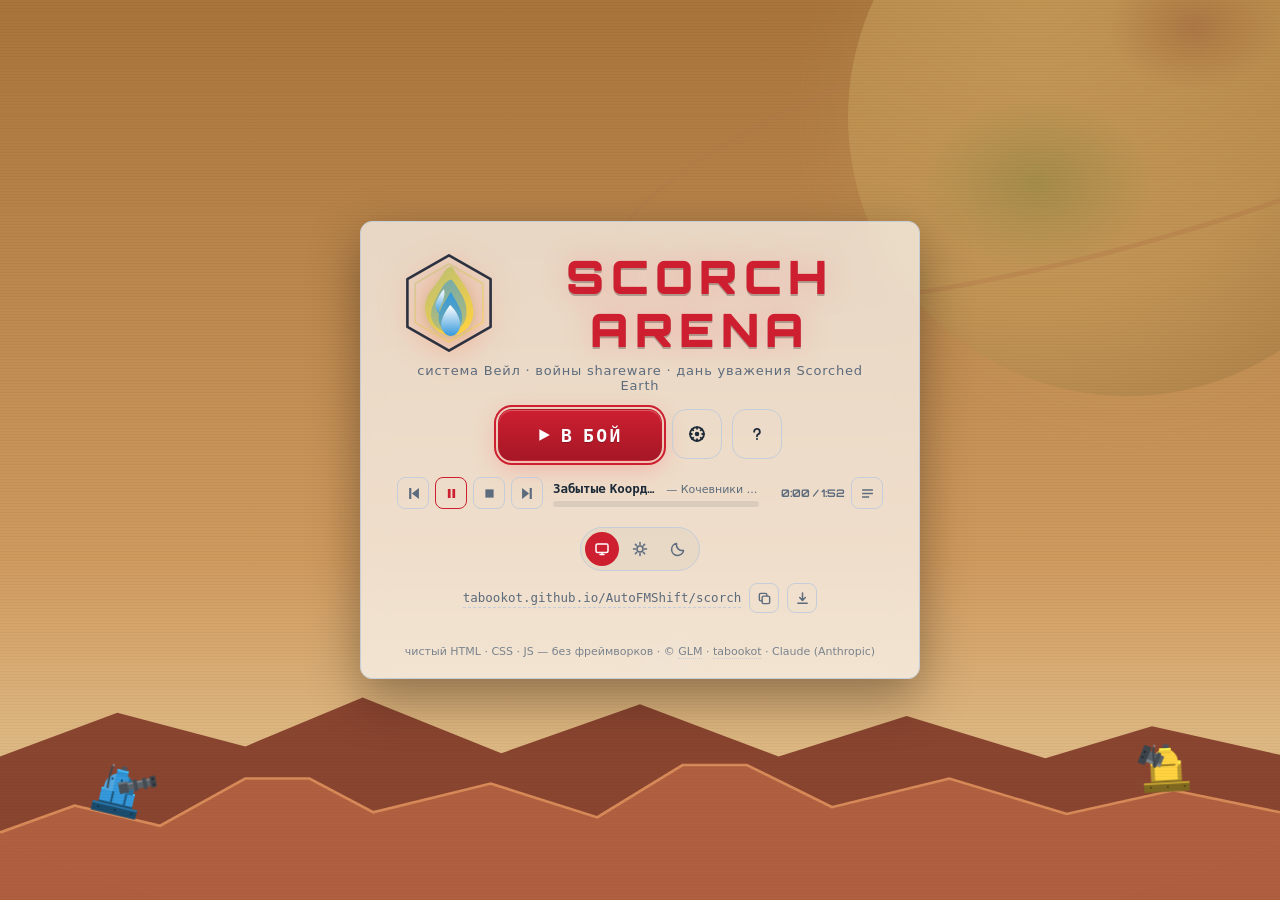
==== scorch/index.html @ d3cd69a8 "Release 0.9.1" ====
<!DOCTYPE html>
<html lang="ru">
<head>
<meta charset="UTF-8">
<meta name="viewport" content="width=device-width, initial-scale=1, maximum-scale=1, user-scalable=no">
<title>Scorch Arena</title>
<link id="favIcon" rel="icon" type="image/svg+xml" href="scorch.svg?v=0.9.1">
<link rel="preconnect" href="https://fonts.googleapis.com">
<link rel="preconnect" href="https://fonts.gstatic.com" crossorigin>
<link href="https://fonts.googleapis.com/css2?family=Orbitron:wght@400;700;800;900&display=swap" rel="stylesheet">
<style>
  /* theme tokens the game CSS reads + splash scene palette (rust biome) */
  :root {
    color-scheme: dark;
    --bg: #0a0d12; --panel: #10151d; --panel-light: #1a2029; --border: #2a3240;
    --accent: #ff3d4d; --accent-lo: #d9283a; --pink: #ff5c7a; --yellow: #f1c40f;
    --text: #d4dee8; --text-dim: #8a97a8; --radius: 12px;
    --sky1: #0b1526; --sky2: #182a44; --sky3: #31465e;
    --hillB: #2a120a; --hillF: #5e2c1e; --hillT: #a05a30;
    --glass: rgba(13, 18, 26, .68); --starA: 1; --planetA: .95;
    --crtA: .13; --junkC: rgba(200, 120, 80, .85);
  }
  html[data-theme="light"] {
    color-scheme: light;
    --bg: #e7edf4; --panel: #f4f7fa; --panel-light: #ffffff; --border: #c4cdd9;
    --accent: #cd1f30; --accent-lo: #a61726; --pink: #d92b64; --yellow: #c79000;
    --text: #1d2a38; --text-dim: #5c6b7d;
    --sky1: #a8743c; --sky2: #cf9a5e; --sky3: #ead0a0;
    --hillB: #8a4530; --hillF: #b06040; --hillT: #d88a58;
    --glass: rgba(255, 255, 255, .68); --starA: 0; --planetA: .45;
    --crtA: .05; --junkC: rgba(120, 60, 35, .55);
  }
  * { margin: 0; padding: 0; box-sizing: border-box; }
  html, body { height: 100%; }
  body { background: var(--bg); color: var(--text); font-family: 'Segoe UI', system-ui, sans-serif; overflow: hidden; overscroll-behavior: none; }
  button, a { -webkit-tap-highlight-color: transparent; }
  button:focus-visible, a:focus-visible { outline: 2px solid var(--accent); outline-offset: 2px; }

  /* ============ splash scene ============ */
  #scSplash { position: fixed; inset: 0; z-index: 1; overflow: hidden; background: linear-gradient(180deg, var(--sky1), var(--sky2) 62%, var(--sky3)); transition: opacity .3s, visibility .3s; }
  body.ingame #scSplash { opacity: 0; visibility: hidden; pointer-events: none; }
  #stars { position: absolute; inset: 0; opacity: var(--starA); }
  #stars i { position: absolute; border-radius: 50%; background: #fff; animation: tw ease-in-out infinite; }
  @keyframes tw { 0%, 100% { opacity: .15; } 50% { opacity: .95; } }
  #junk i { position: absolute; top: -6vh; width: 2px; height: 15px; border-radius: 1px; background: linear-gradient(transparent, var(--junkC)); animation: jfall linear infinite; }
  @keyframes jfall { 0% { transform: translate(0, -4vh); opacity: 0; } 12% { opacity: .8; } 82% { opacity: .7; } 100% { transform: translate(var(--dx, 2vw), 88vh); opacity: 0; } }
  .pw { position: absolute; top: -18vmin; right: -14vmin; width: 62vmin; height: 62vmin; opacity: var(--planetA); }
  .planet { position: relative; display: block; width: 100%; height: 100%; border-radius: 50%;
    background: radial-gradient(30% 22% at 34% 62%, rgba(93, 138, 58, .55), transparent 70%),
      radial-gradient(22% 16% at 62% 34%, rgba(138, 69, 48, .5), transparent 70%),
      radial-gradient(circle at 33% 30%, #e0be74, #c9a45e 55%, #7c5a2e);
    box-shadow: 0 0 90px rgba(224, 190, 116, .25); }
    .planet::before, .planet::after { content: ""; position: absolute; left: 50%; top: 50%; width: 190%; height: 44%; border: 5px solid rgba(180, 120, 80, .5); border-radius: 50%; transform: translate(-50%, -50%) rotate(-16deg); }
  .planet::before { z-index: -1; }
  .planet::after { border-color: transparent; border-bottom-color: rgba(180, 120, 80, .5); }
  .hills { position: absolute; left: 0; bottom: 0; width: 100%; height: 30vh; display: block; }
  .hills .back { fill: var(--hillB); }
  .hills .front { fill: var(--hillF); }
  .hills .crest { fill: none; stroke: var(--hillT); stroke-width: 3; }
  /* turrets are driven purely by JS transform (stored x/y + tilt) — the
     old bottom+transform seat() read its own ROTATED rect back, a
     feedback loop that doubled and smeared the sprites on narrow screens */
  .tur { position: absolute; left: 0; top: 0; width: 72px; height: 72px; transform-origin: 50% 76%; will-change: transform; }
  .tur::after { content: ""; position: absolute; left: 50%; bottom: 7px; width: 44px; height: 9px; transform: translateX(-50%); border-radius: 50%; background: radial-gradient(closest-side, rgba(0, 0, 0, .4), transparent); }
  .shot { position: absolute; left: 0; top: 0; width: 22px; height: 12px; transform-origin: 50% 50%; opacity: 0; will-change: transform; }
  .mtrail { position: absolute; width: 6px; height: 5px; margin: -2px 0 0 -3px; border-radius: 50%; background: rgba(210, 214, 220, .5); pointer-events: none; animation: mtr .6s ease-out forwards; }
  @keyframes mtr { from { opacity: .6; } to { opacity: 0; transform: translate(2px, -8px) scale(2); } }
  .boom { position: absolute; left: 0; top: 0; width: 92px; height: 92px; border-radius: 50%; opacity: 0; pointer-events: none;
    background: radial-gradient(circle, #fff8e0 0%, #ffb020 30%, rgba(255, 90, 30, .6) 55%, transparent 72%); }
  .pt { position: absolute; left: 0; top: 0; border-radius: 1px; pointer-events: none; }
  .dust { position: absolute; border-radius: 50%; pointer-events: none; background: radial-gradient(closest-side, rgba(168, 138, 96, .5), transparent 72%); }
  .dirt { position: absolute; left: 0; top: 0; width: 14px; height: 14px; margin: -7px 0 0 -7px; border-radius: 50%; pointer-events: none;
    background: radial-gradient(circle at 35% 30%, #cbb490, #8a6a3a 60%, #5e4526); box-shadow: 0 1px 3px rgba(0, 0, 0, .4); }
  .crt { position: absolute; inset: 0; pointer-events: none; opacity: var(--crtA);
    background: repeating-linear-gradient(0deg, rgba(0, 0, 0, .5) 0 1px, transparent 1px 3px),
      radial-gradient(120% 90% at 50% 45%, transparent 60%, rgba(0, 0, 0, .35)); }

  /* ============ splash card ============ */
  .panel { position: relative; z-index: 2; height: 100%; display: flex; align-items: center; justify-content: center; padding: 20px; }
  .card { background: var(--glass); border: 1px solid var(--border); border-radius: var(--radius); backdrop-filter: blur(10px); -webkit-backdrop-filter: blur(10px); box-shadow: 0 18px 50px rgba(0, 0, 0, .35); max-width: min(94vw, 560px); max-height: 94vh; overflow-y: auto; padding: 28px 36px 20px; text-align: center; }
  .card h1 { font: 900 clamp(26px, 5vw, 46px)/1.15 Orbitron, monospace; letter-spacing: .14em; color: var(--accent); text-shadow: 0 2px 0 rgba(0, 0, 0, .25), 0 0 28px rgba(255, 61, 77, .25); }
  /* the brand row: the hex-shield sits beside the title, stacks above it
     on narrow screens */
  .sc-brand { display: flex; align-items: center; justify-content: center; gap: 16px; }
  .sc-logo { width: clamp(64px, 12vw, 104px); height: auto; flex: none; filter: drop-shadow(0 4px 14px rgba(255, 42, 0, .3)); }
  @media (max-width: 480px) { .sc-brand { flex-direction: column; gap: 8px; } .sc-logo { width: 76px; } }
  .tag { margin: 8px 0 4px; color: var(--text-dim); font-size: 13px; letter-spacing: .06em; }
  .cta { display: flex; gap: 10px; justify-content: center; margin-top: 16px; flex-wrap: wrap; }
  .play { display: inline-flex; align-items: center; gap: 10px; padding: 14px 38px; border-radius: 14px; border: 1px solid transparent; cursor: pointer;
    font: 800 18px Orbitron, monospace; letter-spacing: .14em; color: #fff; text-shadow: 0 1px 0 rgba(0, 0, 0, .25);
    background: linear-gradient(180deg, var(--accent), var(--accent-lo)); box-shadow: 0 6px 24px rgba(255, 61, 77, .28), inset 0 1px 0 rgba(255, 255, 255, .25);
    transition: transform .12s, box-shadow .2s; }
  .play:hover { transform: translateY(-2px); box-shadow: 0 10px 30px rgba(255, 61, 77, .38), inset 0 1px 0 rgba(255, 255, 255, .25); }
  .play:active { transform: translateY(0) scale(.97); }
  .opt { display: inline-flex; align-items: center; justify-content: center; width: 50px; height: 50px; padding: 0; border-radius: 14px; border: 1px solid var(--border); background: transparent; cursor: pointer;
    color: var(--text); transition: border-color .15s, color .15s; }
  .opt:hover { border-color: var(--accent); color: var(--accent); }
  .opt svg { flex: none; }

  /* ============ the music player ============ */
  .sc-mus { margin-top: 16px; text-align: left; }
  .sc-musbar { display: flex; align-items: center; gap: 6px; }
  .mp-b { width: 32px; height: 32px; flex: none; border-radius: 8px; border: 1px solid var(--border); background: transparent; color: var(--text-dim); cursor: pointer; display: flex; align-items: center; justify-content: center; padding: 0; }
  .mp-b:hover { border-color: var(--accent); color: var(--accent); }
  .mp-main { border-color: var(--accent); color: var(--accent); }
  .mp-mid { flex: 1; min-width: 0; margin: 0 4px; }
  .mp-meta { display: flex; align-items: baseline; gap: 8px; min-width: 0; }
  .mp-meta b { font: 700 12.5px Orbitron, monospace; color: var(--text); white-space: nowrap; overflow: hidden; text-overflow: ellipsis; }
  .mp-meta span { font-size: 11px; color: var(--text-dim); white-space: nowrap; overflow: hidden; text-overflow: ellipsis; }
  .mp-prog { margin-top: 5px; height: 6px; border-radius: 3px; background: rgba(127, 127, 127, .18); cursor: pointer; position: relative; }
  .mp-prog i { position: absolute; left: 0; top: 0; bottom: 0; width: 0; border-radius: 3px; background: linear-gradient(90deg, var(--accent), var(--accent-lo)); }
  .mp-time { font: 700 10.5px Orbitron, monospace; color: var(--text-dim); flex: none; min-width: 76px; text-align: right; }
  .mp-list { display: none; margin-top: 8px; max-height: 180px; overflow-y: auto; border: 1px solid var(--border); border-radius: 8px; }
  .mp-list.show { display: block; }
  .mp-row { display: flex; align-items: center; gap: 8px; padding: 6px 10px; cursor: pointer; font-size: 12px; color: var(--text); border-bottom: 1px solid var(--border); }
  .mp-row:last-child { border-bottom: none; }
  .mp-row:hover { background: rgba(127, 127, 127, .1); }
  .mp-row.cur { color: var(--accent); }
  .mp-row .n { width: 18px; color: var(--text-dim); font: 700 10px Orbitron, monospace; flex: none; }
  .mp-row .t { flex: 1; min-width: 0; white-space: nowrap; overflow: hidden; text-overflow: ellipsis; }
  .mp-row .t span { color: var(--text-dim); }
  .mp-row .d { color: var(--text-dim); font: 400 10px Orbitron, monospace; flex: none; }
  .mp-eq { display: inline-flex; gap: 2px; align-items: flex-end; height: 10px; flex: none; }
  .mp-eq i { width: 3px; background: var(--accent); animation: eq .8s ease-in-out infinite; }
  .mp-eq i:nth-child(2) { animation-delay: .2s; }
  .mp-eq i:nth-child(3) { animation-delay: .4s; }
  @keyframes eq { 0%, 100% { height: 3px; } 50% { height: 10px; } }

  .sub { display: flex; flex-wrap: wrap; gap: 12px 20px; align-items: center; justify-content: center; margin-top: 18px; }
  .themes { display: inline-flex; gap: 4px; padding: 4px; border: 1px solid var(--border); border-radius: 999px; background: rgba(127, 127, 127, .06); }
  .tbtn { width: 34px; height: 34px; border-radius: 999px; border: none; background: transparent; color: var(--text-dim); cursor: pointer; display: flex; align-items: center; justify-content: center; transition: background .15s, color .15s; }
  .tbtn:hover { color: var(--text); background: rgba(127, 127, 127, .14); }
  .tbtn.sel { background: var(--accent); color: #fff; }
  .linkrow { display: flex; align-items: center; gap: 8px; min-width: 0; }
  #dep { color: var(--text-dim); font: 12.5px/1.4 ui-monospace, Consolas, monospace; text-decoration: none; border-bottom: 1px dashed var(--border); padding-bottom: 1px; white-space: nowrap; overflow: hidden; text-overflow: ellipsis; max-width: 280px; }
  #dep:hover { color: var(--accent); border-color: var(--accent); }
  .ic { position: relative; width: 30px; height: 30px; flex: none; border-radius: 8px; border: 1px solid var(--border); background: transparent; color: var(--text-dim); cursor: pointer; display: flex; align-items: center; justify-content: center; transition: color .15s, border-color .15s; }
  .ic:hover { border-color: var(--accent); color: var(--accent); }
  .ic.done { border-color: var(--accent); color: var(--accent); }
  .ic.done::after { content: ""; position: absolute; top: 2px; right: 2px; width: 6px; height: 6px; border-radius: 50%; background: var(--accent); }
  .lstat { min-height: 16px; margin-top: 10px; font-size: 12px; color: var(--accent); opacity: 0; transition: opacity .3s; }
  .lstat.show { opacity: 1; }
  .foot { margin-top: 6px; font-size: 11px; color: var(--text-dim); opacity: .8; }
  .foot a { color: var(--text-dim); text-decoration: none; border-bottom: 1px dotted var(--border); }
  .foot a:hover { color: var(--accent); border-color: var(--accent); }
  @media (max-height: 620px) { .card { padding: 16px 22px 12px; } .play { padding: 11px 30px; } .sc-mus { margin-top: 10px; } }
  @media (prefers-reduced-motion: reduce) { #junk i, #stars i, .mp-eq i { animation: none; } .play, .tbtn, .mp-b { transition: none; } }
</style>
<script>
  // apply the stored theme before first paint (no wrong-theme flash)
  try {
    const t = localStorage.getItem('scorch_theme') || 'system';
    const dark = t === 'dark' || (t === 'system' && !matchMedia('(prefers-color-scheme: light)').matches);
    document.documentElement.dataset.theme = dark ? 'dark' : 'light';
  } catch (e) {}
</script>
</head>
<body>
<div id="scSplash">
  <div id="stars"></div>
  <div class="pw"><i class="planet"></i></div>
  <div id="junk"></div>
  <svg class="hills" viewBox="0 0 1200 320" preserveAspectRatio="none" aria-hidden="true">
    <path class="back" d="M0 320 V150 L110 98 L230 138 L340 80 L470 146 L600 88 L730 150 L850 102 L980 152 L1080 114 L1200 148 V320 Z"/>
    <path class="front" d="M0 320 V240 L70 208 L150 232 L230 176 L290 176 L350 216 L460 182 L560 222 L640 160 L700 160 L780 210 L890 176 L1000 218 L1100 190 L1200 216 V320 Z"/>
    <path class="crest" d="M0 240 L70 208 L150 232 L230 176 L290 176 L350 216 L460 182 L560 222 L640 160 L700 160 L780 210 L890 176 L1000 218 L1100 190 L1200 216"/>
  </svg>
  <canvas id="tA" class="tur" width="72" height="72"></canvas>
  <canvas id="tB" class="tur" width="72" height="72"></canvas>
  <canvas class="shot" id="shotA" width="22" height="12"></canvas>
  <canvas class="shot" id="shotB" width="22" height="12"></canvas>
  <div class="crt"></div>
  <main class="panel">
    <div class="card">
      <div class="sc-brand">
        <!-- inline copy of scorch.svg — colors follow the fire gradient;
            keep in sync with the file if you edit either -->
        <!-- inline copy of scorch.svg — the 4-layer flame; colors follow
            logoSync (L1 white→A, L2/L3 thirds, L4 B). Keep in sync with
            the file if you edit either -->
        <!-- inline copy of scorch.svg — the 4-layer flame, centered on
            x=60; colors follow logoSync (L1 white→A, L2/L3 thirds, L4 B) -->
            <svg class="sc-logo" viewBox="0 0 120 120" role="img" aria-label="Scorch Arena">
              <defs>
                <linearGradient id="fireL1" x1="0.5" y1="0" x2="0.5" y2="1">
                  <stop id="lgL1t" offset="0" stop-color="#FFFFFF" />
                  <stop id="lgL1b" offset="1" stop-color="#FFD400" />
                </linearGradient>
                <linearGradient id="fireL2" x1="0.5" y1="0" x2="0.5" y2="1">
                  <stop id="lgL2t" offset="0" stop-color="#FFE24D" />
                  <stop id="lgL2b" offset="1" stop-color="#FFC400" />
                </linearGradient>
                <linearGradient id="fireL3" x1="0.5" y1="0" x2="0.5" y2="1">
                  <stop id="lgL3t" offset="0" stop-color="#FFB300" />
                  <stop id="lgL3b" offset="1" stop-color="#FF9500" />
                </linearGradient>
                <linearGradient id="fireL4" x1="0.2" y1="0" x2="0.8" y2="1">
                  <stop id="lgL4t" offset="0" stop-color="#FF8A16" />
                  <stop id="lgL4b" offset="1" stop-color="#FF5500" />
                </linearGradient>
                <linearGradient id="shieldBg" x1="0%" y1="0%" x2="100%" y2="100%">
                  <stop id="lgS0" offset="0%" stop-color="#232733" />
                  <stop id="lgS1" offset="100%" stop-color="#0B0C10" />
                </linearGradient>
                <mask id="cutout">
                  <rect width="120" height="120" fill="white" />
                  <path d="M 72,46 L 56,46 L 50,62 L 70,62 L 64,78 L 48,78"
                        fill="none" stroke="black" stroke-width="8"
                        stroke-linecap="round" stroke-linejoin="round"/>
                </mask>
                <filter id="glow" x="-30%" y="-30%" width="160%" height="160%">
                  <feDropShadow id="lgGlow" dx="0" dy="2" stdDeviation="4" flood-color="#FF7B00" flood-opacity="0.6"/>
                </filter>
              </defs>
              <polygon points="60,5 108,32.5 108,87.5 60,115 12,87.5 12,32.5"
                       fill="url(#shieldBg)" stroke="#2C3140" stroke-width="3" stroke-linejoin="round"/>
              <polygon points="60,15 99,37.5 99,82.5 60,105 21,82.5 21,37.5"
                       fill="none" stroke="url(#fireL4)" stroke-width="2" stroke-opacity="0.5" stroke-linejoin="round"/>
              <g filter="url(#glow)">
                <path d="M 63,18 C 67,24 72,31 77,39 C 83,48 87,58 88,68 C 89,79 83,90 73,95 C 67,98 60,99 54,96 C 43,92 35,82 33,71 C 31,61 35,50 42,42 C 47,36 51,30 54,25 C 56,22 58,19 63,18 Z" fill="url(#fireL4)"/>
                <path d="M 63,33 C 67,38 71,44 75,51 C 79,58 81,66 80,74 C 79,83 73,90 65,93 C 57,95 49,92 44,86 C 39,80 38,72 41,64 C 44,56 48,49 52,42 C 55,38 58,34 63,33 Z" fill="url(#fireL3)"/>
                <path d="M 63,49 C 66,54 69,59 72,65 C 75,71 76,78 74,84 C 72,90 67,94 62,94 C 56,94 51,90 49,84 C 47,78 48,72 51,66 C 54,60 58,54 61,49 C 62,47 63,47 63,49 Z" fill="url(#fireL2)"/>
                <path d="M 63,64 C 67,68 70,73 72,79 C 74,85 73,91 69,95 C 65,99 59,99 55,95 C 51,91 50,85 52,79 C 54,73 57,68 60,64 C 61,62 62,62 63,64 Z" fill="url(#fireL1)"/>
                <path d="M 49,66 C 51,63 53,59 54,54 C 55,51 55,47 54,44 C 51,48 48,52 46,57 C 44,61 44,65 46,69 C 47,71 49,73 51,74 C 49,71 48,68 49,66 Z" fill="url(#fireL1)"/>
              </g>
            </svg>
        <h1>SCORCH ARENA</h1>
      </div>
      <p class="tag">система Вейл · войны shareware · дань уважения Scorched Earth</p>
      <div class="cta">
        <button id="play" class="play" autofocus>
          <svg width="14" height="14" viewBox="0 0 12 12" aria-hidden="true"><path d="M2 1l9 5-9 5z" fill="currentColor"/></svg>
          В БОЙ
        </button>
        <button id="opts" class="opt" title="Игроки, режим, громкости — без запуска боя"><svg width="18" height="18" viewBox="0 0 16 16" fill="none" stroke="currentColor" stroke-width="1.6" stroke-linecap="round" stroke-linejoin="round"><circle cx="8" cy="8" r="6.2"/><path d="M8 1.8v1.6M8 12.6v1.6M1.8 8h1.6M12.6 8h1.6M3.6 3.6l1.1 1.1M11.3 11.3l1.1 1.1M12.4 3.6l-1.1 1.1M4.7 11.3l-1.1 1.1"/><circle cx="8" cy="8" r="2" fill="currentColor" stroke="none"/></svg></button>
        <button id="help" class="opt" title="Управление, арсенал, мир системы Вейл и рекорды"><svg width="18" height="18" viewBox="0 0 16 16" fill="none" stroke="currentColor" stroke-width="1.6" stroke-linecap="round" stroke-linejoin="round"><path d="M5.5 6a2.5 2.5 0 1 1 3.4 2.3c-.6.3-.9.7-.9 1.4v.3"/><circle cx="8" cy="12.4" r=".9" fill="currentColor" stroke="none"/></svg></button>
      </div>
      <div class="sc-mus" id="scMus">
        <div class="sc-musbar">
          <button class="mp-b" id="mpPrev" title="Предыдущий трек"><svg width="13" height="13" viewBox="0 0 12 12"><path d="M2 1h2v10H2zM11 1v10L4.5 6z" fill="currentColor"/></svg></button>
          <button class="mp-b mp-main" id="mpPlay" title="Пуск/пауза"></button>
          <button class="mp-b" id="mpStop" title="Стоп"><svg width="11" height="11" viewBox="0 0 12 12"><rect x="1.5" y="1.5" width="9" height="9" fill="currentColor"/></svg></button>
          <button class="mp-b" id="mpNext" title="Следующий трек"><svg width="13" height="13" viewBox="0 0 12 12"><path d="M8 1h2v10H8zM1 1v10l6.5-5z" fill="currentColor"/></svg></button>
          <div class="mp-mid">
            <div class="mp-meta"><b id="mpName">—</b><span id="mpArtist"></span></div>
            <div class="mp-prog" id="mpProg" title="Клик — перемотка"><i id="mpFill"></i></div>
          </div>
          <span class="mp-time" id="mpTime">0:00 / 0:00</span>
          <button class="mp-b" id="mpTgl" title="Плейлист"><svg width="13" height="13" viewBox="0 0 12 12"><path d="M1 2h10v1.4H1zM1 5.3h10v1.4H1zM1 8.6h6.5V10H1z" fill="currentColor"/></svg></button>
        </div>
        <div class="mp-list" id="mpListBox"></div>
      </div>
      <div class="sub">
        <div class="themes" role="group" aria-label="Тема оформления">
          <button class="tbtn" data-t="system" title="Системная тема">
            <svg width="16" height="16" viewBox="0 0 16 16" fill="none" stroke="currentColor" stroke-width="1.5" stroke-linecap="round"><rect x="2" y="3" width="12" height="8.5" rx="1.5"/><path d="M6 13.5h4M8 11.5v2"/></svg>
          </button>
          <button class="tbtn" data-t="light" title="Светлая тема">
            <svg width="16" height="16" viewBox="0 0 16 16" fill="none" stroke="currentColor" stroke-width="1.5" stroke-linecap="round"><circle cx="8" cy="8" r="3"/><path d="M8 1.5v2M8 12.5v2M1.5 8h2M12.5 8h2M3.4 3.4l1.4 1.4M11.2 11.2l1.4 1.4M12.6 3.4l-1.4 1.4M4.8 11.2l-1.4 1.4"/></svg>
          </button>
          <button class="tbtn" data-t="dark" title="Тёмная тема">
            <svg width="16" height="16" viewBox="0 0 16 16" fill="none" stroke="currentColor" stroke-width="1.5" stroke-linejoin="round"><path d="M13.5 9.5A6 6 0 0 1 6.5 2.5a6 6 0 1 0 7 7z"/></svg>
          </button>
        </div>
        <div class="linkrow">
          <a id="dep" href="https://tabookot.github.io/AutoFMShift/scorch" target="_blank" rel="noopener" title="Открыть в новой вкладке">tabookot.github.io/AutoFMShift/scorch</a>
          <button id="copyL" class="ic" title="Скопировать ссылку">
            <svg width="15" height="15" viewBox="0 0 16 16" fill="none" stroke="currentColor" stroke-width="1.5" stroke-linejoin="round"><rect x="5.5" y="5.5" width="8" height="8" rx="1.5"/><path d="M10.5 5.5V4A1.5 1.5 0 0 0 9 2.5H4A1.5 1.5 0 0 0 2.5 4v5A1.5 1.5 0 0 0 4 10.5h1.5"/></svg>
          </button>
          <button id="saveL" class="ic" title="Сохранить ярлык (.url)">
            <svg width="15" height="15" viewBox="0 0 16 16" fill="none" stroke="currentColor" stroke-width="1.6" stroke-linecap="round" stroke-linejoin="round"><path d="M8 2v8m0 0l3-3m-3 3L5 7M3 13h10"/></svg>
          </button>
        </div>
      </div>
      <p class="lstat" id="lstat"></p>
      <p class="foot">чистый HTML · CSS · JS — без фреймворков · © <a href="https://z.ai" target="_blank" rel="noopener">GLM</a> · <a href="https://github.com/tabookot" target="_blank" rel="noopener">tabookot</a> · Claude (Anthropic)</p>
    </div>
  </main>
</div>
<!-- the parts are deliberately plain top-level scripts sharing one
     lexical scope (see the header of scorch.core.js): classic tags in the
     core → music → world → ui order run them as the old single file, no
     loader, no fetch — works even straight from file:// -->
<script src="scorch.core.js?v=0.9.1"></script>
<script src="scorch.music.js?v=0.9.1"></script>
<script src="scorch.credits.js?v=0.9.1"></script>
<script src="scorch.world.js?v=0.9.1"></script>
<script src="scorch.ui.js?v=0.9.1"></script>
<script>
(() => {
  const $ = (s) => document.querySelector(s);
  const splash = $('#scSplash');

  // ============ theme: system default, LS-persisted ============
  const TKEY = 'scorch_theme';
  const mq = matchMedia('(prefers-color-scheme: light)');
  const stored = () => { try { return localStorage.getItem(TKEY) || 'system'; } catch (e) { return 'system'; } };
  const apply = (mode) => {
    const dark = mode === 'dark' || (mode === 'system' && !mq.matches);
    document.documentElement.dataset.theme = dark ? 'dark' : 'light';
    document.querySelectorAll('.tbtn').forEach((b) => b.classList.toggle('sel', b.dataset.t === mode));
  };
  apply(stored());
  document.querySelectorAll('.tbtn').forEach((b) => b.addEventListener('click', () => {
    try { localStorage.setItem(TKEY, b.dataset.t); } catch (e) {}
    apply(b.dataset.t);
  }));
  try { mq.addEventListener('change', () => { if (stored() === 'system') apply('system'); }); }
  catch (e) { mq.addListener(() => { if (stored() === 'system') apply('system'); }); }

  // ============ the logo: theme + turret-fire gradient ============
  // direction 1: the hex shield (and the S letter, which is a cutout
  // showing the shield through the flame) goes WHITE in the light theme;
  // the #2C3140 rim stays — it reads on both backgrounds by design.
  // direction 2: the egg-flame gradient interpolates the two turrets on
  // screen RIGHT NOW — the splash pair while the splash shows, the live
  // duel fighters (players[0/1].col) while the game runs. The middle stop
  // is the mix nudged toward amber so a green-vs-red pair stays fiery,
  // not muddy
  const LOGO = document.querySelector('.sc-logo');
  const hexMix = (a, b, t) => {
    const p = (h) => [parseInt(h.slice(1, 3), 16), parseInt(h.slice(3, 5), 16), parseInt(h.slice(5, 7), 16)];
    const A = p(a), B = p(b);
    return '#' + A.map((v, i) => Math.round(v + (B[i] - v) * t).toString(16).padStart(2, '0')).join('');
  };
  const lgStops = {
    l1t: document.getElementById('lgL1t'), l1b: document.getElementById('lgL1b'),
    l2t: document.getElementById('lgL2t'), l2b: document.getElementById('lgL2b'),
    l3t: document.getElementById('lgL3t'), l3b: document.getElementById('lgL3b'),
    l4t: document.getElementById('lgL4t'), l4b: document.getElementById('lgL4b'),
    s0: document.getElementById('lgS0'), s1: document.getElementById('lgS1'), glow: document.getElementById('lgGlow')
  };
  const favLink = document.getElementById('favIcon');
  let logoSig = '';
  const logoSync = () => {
    const light = document.documentElement.dataset.theme === 'light';
    // the splash pair — rolled once at load from HULL_COLORS (the setup
    // palette), never a duplicate; the duel fighters take over while the
    // game runs. Declared below in this scope: splashCols is a closure
    // variable shared with the turret sprites
    let ca = splashCols[0], cb = splashCols[1];
    if (document.body.classList.contains('ingame') && typeof players !== 'undefined' && players && players[0] && players[1] && players[0].col !== players[1].col) {
      ca = players[0].col; cb = players[1].col;
    }
    const sig = (light ? 'L' : 'D') + ca + cb;
    if (sig === logoSig) return;
    logoSig = sig;
    // 4-layer flame: the L1 tongue runs WHITE→A, L4 (the outer layer)
    // is pure B, and L2/L3 sit on even thirds between them; the diagonal
    // per-layer gradients keep the fire's own upward heat
    const cA3 = hexMix(ca, cb, 1 / 3);
    const cA6 = hexMix(ca, cb, 2 / 3);
    lgStops.l1t.setAttribute('stop-color', '#ffffff');
    lgStops.l1b.setAttribute('stop-color', ca);
    lgStops.l2t.setAttribute('stop-color', ca);
    lgStops.l2b.setAttribute('stop-color', cA3);
    lgStops.l3t.setAttribute('stop-color', cA3);
    lgStops.l3b.setAttribute('stop-color', cA6);
    lgStops.l4t.setAttribute('stop-color', cA6);
    lgStops.l4b.setAttribute('stop-color', cb);
    const mid = cA6;
    lgStops.s0.setAttribute('stop-color', light ? 'transparent' : '#232733');
    lgStops.s1.setAttribute('stop-color', light ? 'transparent' : '#0b0c10');
    lgStops.glow.setAttribute('flood-color', mid);
    // the favicon is the very same logo serialized with its LIVE colors —
    // the tab icon keeps adapting while the duel runs (the splash itself
    // is hidden then, the tab is where the logo stays visible)
    if (favLink && LOGO && window.XMLSerializer) {
      const clone = LOGO.cloneNode(true);
      clone.setAttribute('width', '120');
      clone.setAttribute('height', '120');
      try { favLink.href = 'data:image/svg+xml,' + encodeURIComponent(new XMLSerializer().serializeToString(clone)); } catch (e) {}
    }
  };
  // ============ launch: the explicit buttons open and re-open ============
  const syncOpen = () => document.body.classList.toggle('ingame', !!document.querySelector('.sc-overlay.show'));
  $('#play').addEventListener('click', () => { window.Scorch.open(); syncOpen(); });
  $('#opts').addEventListener('click', () => {
    if (window.Scorch && window.Scorch.options) { window.Scorch.options(); syncOpen(); }
  });
  $('#help').addEventListener('click', () => {
    if (window.Scorch && window.Scorch.help) { window.Scorch.help(); syncOpen(); }
  });
  setInterval(() => { syncOpen(); logoSync(); }, 400);

  // ============ turret sprites + JS-driven placement ============
  const tA = $('#tA'), tB = $('#tB');
  const drawSplashTurret = (cv, col, hull, dir, wreck) => {
    const c = cv.getContext('2d');
    c.clearRect(0, 0, cv.width, cv.height);
    c.save();
    c.translate(cv.width / 2, cv.height * 0.76);
    const s = cv.width / 38;
    c.scale(s, s);
    drawTurretBody(c, 0, 0, col, { noShadow: true, wreck: !!wreck, hull, seed: 5, dir, ang: wreck ? 12 : 25 });
    c.restore();
  };
  // the splash turret colors roll from HULL_COLORS too — same pair the
  // logo gradient uses (the logo reads logoSync.cols, set on its first
  // sync before this runs? no: order — see rollSplashCols below)
  const rollSplashCols = () => {
    const pal = (typeof HULL_COLORS !== 'undefined' ? HULL_COLORS : ['#2ecc71', '#ff4757', '#3498db', '#ffd23f', '#9b59b6', '#e67e22', '#1abc9c', '#ff6ab8']).slice();
    const i = Math.floor(Math.random() * pal.length);
    const a = pal.splice(i, 1)[0];
    const b = pal[Math.floor(Math.random() * pal.length)];
    return [a, b];
  };
  let splashCols = rollSplashCols();
  // the in-game MISSILE sprite (drawProjectileShape: body, red nose cone,
  // fins) — rotated along its flight path in arcStep
  const drawMissile = (cv) => {
    const c = cv.getContext('2d');
    c.clearRect(0, 0, cv.width, cv.height);
    c.save();
    c.translate(cv.width / 2, cv.height / 2);
    c.scale(1.1, 1.1);
    drawProjectileShape(c, ARSENAL[0]);
    c.restore();
  };
  drawMissile($('#shotA'));
  drawMissile($('#shotB'));
  drawSplashTurret(tA, splashCols[0], 'classic', 1);
  drawSplashTurret(tB, splashCols[1], 'howitzer', -1);
  logoSync();
  const TA = { el: tA, dir: 1, S: 72, x: 0, y: 0, hull: 'classic', hp: 0, dead: false };
  const TB = { el: tB, dir: -1, S: 72, x: 0, y: 0, hull: 'howitzer', hp: 0, dead: false };
  const layoutTur = () => {
    const w = innerWidth;
    const S = w < 560 ? 52 : 72;
    [TA, TB].forEach(t => {
      t.S = S;
      t.el.style.width = S + 'px';
      t.el.style.height = S + 'px';
    });
    const m = Math.max(6, w * 0.06);
    TA.x = m;
    TB.x = w - S - m;
  };
  const seat = (t) => {
    const cx = t.x + t.S / 2;
    const cxs = clamp(cx / innerWidth, 0, 1) * 1200;
    const dy = (yAt(cxs + 26) - yAt(cxs - 26)) * (innerHeight * 0.3 / 320);
    const ang = clamp(Math.atan2(dy, 52 * (innerWidth / 1200)) * 180 / Math.PI, -14, 14);
    t.y = groundY(cx) - t.S * 0.76;
    t.el.style.transform = 'translate(' + t.x.toFixed(1) + 'px,' + t.y.toFixed(1) + 'px) rotate(' + ang.toFixed(2) + 'deg)';
  };
  const muzz = (t) => [t.x + t.S / 2 + t.dir * 15, t.y + t.S * 0.16];
  const tgt = (t) => [t.x + t.S / 2, t.y + t.S * 0.42];

  // ============ ambient scene: stars + junk rain ============
  const stars = $('#stars');
  for (let i = 0; i < 70; i++) {
    const s = document.createElement('i');
    const sz = (0.7 + Math.random() * 1.9).toFixed(1);
    s.style.cssText = `left:${(Math.random() * 100).toFixed(1)}%;top:${(Math.random() * 58).toFixed(1)}%;width:${sz}px;height:${sz}px;animation-delay:${(Math.random() * 3).toFixed(2)}s;animation-duration:${(2 + Math.random() * 3).toFixed(2)}s`;
    stars.appendChild(s);
  }
  const jk = $('#junk');
  for (let i = 0; i < 7; i++) {
    const j = document.createElement('i');
    j.style.cssText = `left:${(Math.random() * 100).toFixed(1)}%;animation-duration:${(4 + Math.random() * 5).toFixed(2)}s;animation-delay:${(Math.random() * 6).toFixed(2)}s;--dx:${(Math.random() * 6 - 3).toFixed(1)}vw`;
    jk.appendChild(j);
  }

  // ============ TERRAFORMING: the front hill is a live model ============
  const front = document.querySelector('.hills .front');
  const crest = document.querySelector('.hills .crest');
  const PX = [0, 70, 150, 230, 290, 350, 460, 560, 640, 700, 780, 890, 1000, 1100, 1200];
  const Y0 = [240, 208, 232, 176, 176, 216, 182, 222, 160, 160, 210, 176, 218, 190, 216];
  let Y = Y0.slice(), Yt = Y0.slice(), rate = 1.4;
  const pathD = (ys, fill) => (fill ? 'M0 320 V' : 'M0 ') + ys[0] + PX.slice(1).map((x, i) => ' L' + x + ' ' + ys[i + 1]).join('') + (fill ? ' V320 Z' : '');
  const yAt = (x) => {
    for (let i = 1; i < PX.length; i++) if (x <= PX[i]) {
      const f = (x - PX[i - 1]) / (PX[i] - PX[i - 1]);
      return Y[i - 1] + (Y[i] - Y[i - 1]) * f;
    }
    return Y[Y.length - 1];
  };
  const prof = (cx, dip, rim, w) => Y0.map((y, i) => {
    const t = (PX[i] - cx) / w;
    return y + dip * Math.exp(-t * t) - rim * Math.exp(-Math.pow((PX[i] - cx) / (w * 2.1), 2));
  });
  const groundY = (x) => innerHeight - (320 - yAt(clamp(x / innerWidth, 0, 1) * 1200)) / 320 * (innerHeight * 0.3);

  // ---- FX: booms, dirt debris, dust, quake ----
  const boomAt = (x, y, r) => {
    const b = document.createElement('i');
    b.className = 'boom';
    b.style.left = x + 'px'; b.style.top = y + 'px';
    if (r) { b.style.width = r * 2 + 'px'; b.style.height = r * 2 + 'px'; }
    splash.appendChild(b);
    if (!b.animate) { setTimeout(() => b.remove(), 600); return; }
    b.animate(
      [{ opacity: 0.95, transform: 'translate(-50%,-50%) scale(.25)' },
       { opacity: 0, transform: 'translate(-50%,-50%) scale(1.55)' }],
      { duration: 600, easing: 'ease-out' }).onfinish = () => b.remove();
  };
  let parts = [];
  const burst = (x, y, n, pal) => {
    const cols = pal || ['#8a4530', '#5e2c1e', '#d88a58', '#3a1c10'];
    for (let k = 0; k < n; k++) {
      const el = document.createElement('i');
      el.className = 'pt';
      const sz = 3 + Math.random() * 3;
      el.style.cssText = `width:${sz.toFixed(1)}px;height:${(sz * 0.8).toFixed(1)}px;background:${cols[(Math.random() * cols.length) | 0]}`;
      splash.appendChild(el);
      parts.push({ el, x, y: y - 4, vx: Math.random() * 280 - 140, vy: -120 - Math.random() * 320, rot: Math.random() * 6, vr: Math.random() * 12 - 6, life: 1.6 });
    }
  };
  const puff = (x, y, n) => {
    for (let k = 0; k < n; k++) {
      const d = document.createElement('i');
      d.className = 'dust';
      const sz = 26 + Math.random() * 34;
      d.style.cssText = `left:${(x + Math.random() * 30 - 15).toFixed(0)}px;top:${(y - Math.random() * 14).toFixed(0)}px;width:${sz.toFixed(0)}px;height:${(sz * 0.7).toFixed(0)}px`;
      splash.appendChild(d);
      if (!d.animate) { setTimeout(() => d.remove(), 900); continue; }
      d.animate(
        [{ opacity: 0.7, transform: 'translate(-50%,-50%) scale(.4)' },
         { opacity: 0, transform: `translate(calc(-50% + ${(Math.random() * 44 - 22).toFixed(0)}px), calc(-50% - ${(18 + Math.random() * 26).toFixed(0)}px)) scale(1.7)` }],
        { duration: 900 + Math.random() * 500, easing: 'ease-out' }).onfinish = () => d.remove();
    }
  };
  const quake = () => {
    if (!splash.animate) return;
    splash.animate(
      [{ transform: 'translate(0,0)' }, { transform: 'translate(-6px,3px)' }, { transform: 'translate(5px,-4px)' }, { transform: 'translate(-3px,2px)' }, { transform: 'translate(0,0)' }],
      { duration: 320, easing: 'ease-out' });
  };

  // ---- the dirt ball: a lobbed mound-maker from the rival turret ----
  let flyers = [];
  const dirtBall = (from, to, cb) => {
    const el = document.createElement('i');
    el.className = 'dirt';
    splash.appendChild(el);
    const p0 = muzz(from);
    const tt = tgt(to);
    const p2 = [tt[0] - 8 * Math.sign(tt[0] - p0[0]), tt[1]];
    flyers.push({ el, p0, p2, cp: [(p0[0] + p2[0]) / 2, Math.min(p0[1], p2[1]) - innerHeight * 0.22], t: 0, dur: 1.15, cb });
  };

  // ---- combat: hull hits accumulate; 3 kills a turret; the exchange is
  // mutual (the survivor falls a beat later), then both respawn in FRESH
  // colors — the logo follows splashCols on its next sync ----
  const HIT2KILL = 3;
  const other = (t) => t === TA ? TB : TA;
  const colOf = (t) => t === TA ? splashCols[0] : splashCols[1];
  const killTurret = (t) => {
    t.dead = true;
    const p = tgt(t);
    [0, 150, 320].forEach((d, q) => setTimeout(() => {
      boomAt(p[0] + (q - 1) * 9, p[1] - q * 4, 32 + q * 15);
      burst(p[0], p[1] - q * 5, 12 + q * 6, [colOf(t), '#7a7a7a', '#3a3a42', '#5e4526']);
    }, d));
    quake();
    drawSplashTurret(t.el, colOf(t), t.hull, t.dir, true);
    let sm = 0;
    const smT = setInterval(() => {
      puff(p[0] + (Math.random() * 14 - 7), p[1] - 16, 1);
      if (++sm > 12) clearInterval(smT);
    }, 220);
  };
  const hitTurret = (t) => {
    const p = tgt(t);
    if (t.dead) { boomAt(p[0], p[1], 30); return; } // the survivor keeps avenging the wreck
    boomAt(p[0], p[1], 44);
    burst(p[0], p[1], 10, [colOf(t), '#7a7a7a', '#4d545c', '#5e4526']);
    quake();
    if (++t.hp < HIT2KILL) return;
    killTurret(t);
    const foe = other(t);
    if (!foe.dead) {
      // mutual destruction: the survivor of the volley falls a moment later
      setTimeout(() => { if (!foe.dead) { foe.hp = HIT2KILL; hitTurret(foe); } }, 2000 + Math.random() * 900);
      return;
    }
    // both gone → fresh fighters, fresh colors (logo + favicon follow)
    setTimeout(() => {
      splashCols = rollSplashCols();
      [TA, TB].forEach((tt) => {
        tt.hp = 0;
        tt.dead = false;
        drawSplashTurret(tt.el, colOf(tt), tt.hull, tt.dir, false);
      });
      Yt = Y0.slice(); rate = 0.8; // the scars relax away
      logoSync();
    }, 1900);
  };

  // ---- the director: blast a crater → dirt ball fills it → relax ----
  let tf = { phase: 'wait', t: 1.4, a: TA, b: TB, cx: 0 };
  const tfStep = (dt) => {
    tf.t -= dt;
    if (tf.t > 0) return;
    if (TA.dead || TB.dead) return; // no terraforming over a wreck
    if (tf.phase === 'wait') {
      const sx = tf.a.x + tf.a.S / 2;
      tf.cx = (sx / innerWidth) * 1200;
      const gy = groundY(sx);
      boomAt(sx, gy, 54); burst(sx, gy, 14); puff(sx, gy, 3); quake();
      Yt = prof(tf.cx, 64, 16, 95); rate = 5;
      tf.phase = 'cratered'; tf.t = 2.6;
    } else if (tf.phase === 'cratered') {
      dirtBall(tf.b, tf.a, () => {
        const sx2 = tf.a.x + tf.a.S / 2;
        puff(sx2, groundY(sx2), 4);
        Yt = prof(tf.cx, -26, 7, 105); rate = 3.2;
        tf.phase = 'filled'; tf.t = 2.4;
      });
      tf.phase = 'dropping'; tf.t = 2.6; // flight time + safety timeout
    } else if (tf.phase === 'dropping') {
      tf.phase = 'filled'; tf.t = 0.1;   // ball lost (hidden tab) — settle
    } else if (tf.phase === 'filled') {
      Yt = Y0.slice(); rate = 1.1;       // the ground relaxes to its rest
      tf.phase = 'wait'; tf.t = 2.8;
      const tmp = tf.a; tf.a = tf.b; tf.b = tmp; // next cycle digs the other side
    }
  };

  // ---- missile dots: arcs re-aimed every volley from the LIVE spots ----
  const shots = [
    { dot: $('#shotA'), from: TA, to: TB, fly: 2.4, gap: 3.2, t0: -4000, hit: false, p0: null },
    { dot: $('#shotB'), from: TB, to: TA, fly: 2.7, gap: 3.7, t0: -9000, hit: false, p0: null }
  ];
  const aim = (s) => {
    s.p0 = muzz(s.from);
    const tt = tgt(s.to);
    s.p2 = [tt[0] - 20 * Math.sign(tt[0] - s.p0[0]), tt[1]];
    s.cp = [(s.p0[0] + s.p2[0]) / 2, Math.min(s.p0[1], s.p2[1]) - innerHeight * 0.24];
    s.hit = false;
  };
  const arcStep = (s, now) => {
    if (s.from.dead) { s.dot.style.opacity = 0; s.t0 = now; return; }
    const lt = (now - s.t0) / 1000;
    if (!s.p0 || lt > s.fly + s.gap) { s.t0 = now; aim(s); return; }
    const t = Math.min(1, lt / s.fly), u = 1 - t;
    const x = u * u * s.p0[0] + 2 * u * t * s.cp[0] + t * t * s.p2[0];
    const y = u * u * s.p0[1] + 2 * u * t * s.cp[1] + t * t * s.p2[1];
    // the rocket points along its velocity — the Bezier derivative
    const dx = 2 * u * (s.cp[0] - s.p0[0]) + 2 * t * (s.p2[0] - s.cp[0]);
    const dy = 2 * u * (s.cp[1] - s.p0[1]) + 2 * t * (s.p2[1] - s.cp[1]);
    s.dot.style.transform = `translate(${(x - 11).toFixed(1)}px,${(y - 6).toFixed(1)}px) rotate(${Math.atan2(dy, dx).toFixed(3)}rad)`;
    s.dot.style.opacity = lt < s.fly ? 1 : 0;
    // exhaust puffs along the flight
    if (lt < s.fly && now - (s.pf || 0) > 50) {
      s.pf = now;
      const tr = document.createElement('i');
      tr.className = 'mtrail';
      tr.style.left = x.toFixed(1) + 'px';
      tr.style.top = y.toFixed(1) + 'px';
      splash.appendChild(tr);
      setTimeout(() => tr.remove(), 650);
    }
    if (t > 0.96 && !s.hit) { s.hit = true; hitTurret(s.to); }
  };
  addEventListener('resize', () => { layoutTur(); shots.forEach((s) => { s.p0 = null; }); });

  // ============ the frame loop ============
  layoutTur();
  seat(TA); seat(TB);
  if (!matchMedia('(prefers-reduced-motion: reduce)').matches) {
    let last = performance.now();
    const loop = (now) => {
      requestAnimationFrame(loop);
      const dt = Math.min((now - last) / 1000, 0.05); last = now;
      if (document.body.classList.contains('ingame')) return;
      const k = Math.min(1, rate * dt);
      let moved = false;
      for (let i = 0; i < Y.length; i++) {
        const d = (Yt[i] - Y[i]) * k;
        if (Math.abs(d) > 0.01) { Y[i] += d; moved = true; }
      }
      if (moved) {
        front.setAttribute('d', pathD(Y, true));
        crest.setAttribute('d', pathD(Y, false));
      }
      tfStep(dt);
      seat(TA); seat(TB);
      shots.forEach((s) => arcStep(s, now));
      flyers = flyers.filter((f) => {
        f.t += dt;
        const q = Math.min(1, f.t / f.dur), u = 1 - q;
        const x = u * u * f.p0[0] + 2 * u * q * f.cp[0] + q * q * f.p2[0];
        const y = u * u * f.p0[1] + 2 * u * q * f.cp[1] + q * q * f.p2[1];
        f.el.style.transform = `translate(${x.toFixed(1)}px,${y.toFixed(1)}px)`;
        if (q >= 1) { f.el.remove(); if (f.cb) f.cb(); return false; }
        return true;
      });
      parts = parts.filter((p) => {
        p.life -= dt;
        p.vy += 1500 * dt;
        p.x += p.vx * dt; p.y += p.vy * dt; p.rot += p.vr * dt;
        if (p.y >= groundY(p.x) - 2 || p.life <= 0) {
          if (p.el.animate) p.el.animate([{ opacity: 1 }, { opacity: 0 }], { duration: 240 }).onfinish = () => p.el.remove();
          else p.el.remove();
          return false;
        }
        p.el.style.transform = `translate(${p.x.toFixed(1)}px,${p.y.toFixed(1)}px) rotate(${p.rot.toFixed(1)}deg)`;
        return true;
      });
    };
    requestAnimationFrame(loop);
  }

  // ============ the music player: the splash playlist ============
  const hasMus = typeof musicPlayIdx === 'function';
  const musBox = $('#scMus');
  if (hasMus) {
    const splashIdx = MTRACKS.findIndex(t => t.splash);
    const fmt = (s) => { s = Math.max(0, s | 0); return (s / 60 | 0) + ':' + String(s % 60).padStart(2, '0'); };
    const IC_P = '<svg width="11" height="11" viewBox="0 0 12 12"><path d="M2 1l9 5-9 5z" fill="currentColor"/></svg>';
    const IC_PA = '<svg width="11" height="11" viewBox="0 0 12 12"><path d="M2 1h3v10H2zM7 1h3v10H7z" fill="currentColor"/></svg>';
    const listBox = $('#mpListBox');
    const nameEl = $('#mpName'), artEl = $('#mpArtist'), timeEl = $('#mpTime');
    const fill = $('#mpFill'), playB = $('#mpPlay'), prog = $('#mpProg');
    const rows = MTRACKS.map((t, i) => {
      const r = document.createElement('div');
      r.className = 'mp-row';
      r.innerHTML = `<span class="n">${String(i + 1).padStart(2, '0')}</span><span class="t">${t.name} <span>— ${t.artist || ''}</span></span><span class="d">${fmt(musicTrackDur(i))}</span>`;
      r.onclick = () => musicPlayIdx(i);
      listBox.appendChild(r);
      return r;
    });
    $('#mpPrev').onclick = () => musicSkip(-1);
    $('#mpNext').onclick = () => musicSkip(1);
    $('#mpStop').onclick = () => musicHalt();
    playB.onclick = () => {
      const inf = musicInfo();
      if (inf && inf.playing) musicPause();
      else if (inf && inf.stopped) musicPlayIdx(inf.idx);
      else if (inf && inf.paused) musicResume();
      else musicPlayIdx(splashIdx >= 0 ? splashIdx : 0);
    };
    // the icon is painted by uiTick ONLY while musicInfo() has a track —
    // with the persisted STOP state (or before the first load) that is
    // null forever, and the button stayed blank until a press started
    // playback. Paint the play triangle once up front
    playB.innerHTML = IC_P;
    $('#mpTgl').onclick = () => listBox.classList.toggle('show');
    prog.onclick = (e) => {
      const inf = musicInfo();
      if (!inf || !inf.dur) return;
      const r = prog.getBoundingClientRect();
      musicSeek(clamp((e.clientX - r.left) / r.width, 0, 1) * inf.dur);
    };
    // the wheel over any player button trims the music volume (0.1%);
    // pointerdown preventDefault keeps the click but never focuses the
    // button — no lingering highlight after a tap or a click
    let volT = null;
    const flashVol = () => {
      timeEl.textContent = '♪ ' + (musicVol() * 100).toFixed(1) + '%';
      clearTimeout(volT);
      volT = setTimeout(() => { volT = null; }, 900);
    };
    ['mpPrev', 'mpPlay', 'mpStop', 'mpNext', 'mpTgl'].forEach((id) => {
      const el = document.getElementById(id);
      el.addEventListener('pointerdown', (e) => e.preventDefault());
      el.addEventListener('wheel', (e) => {
        e.preventDefault();
        musicSetVol(clamp(musicVol() + (e.deltaY < 0 ? 0.001 : -0.001), 0, 1));
        flashVol();
      }, { passive: false });
      el.addEventListener('click', () => el.blur());
    });
    ['pointerdown', 'click'].forEach(ev => musBox.addEventListener(ev, e => e.stopPropagation()));
    const uiTick = () => {
      if (!document.body.classList.contains('ingame')) {
        const inf = musicInfo();
        if (inf) {
          nameEl.textContent = inf.name;
          artEl.textContent = inf.artist ? '— ' + inf.artist : '';
          if (!volT) timeEl.textContent = fmt(inf.pos) + ' / ' + fmt(inf.dur);
          fill.style.width = (inf.dur ? clamp(inf.pos / inf.dur, 0, 1) * 100 : 0).toFixed(1) + '%';
          playB.innerHTML = inf.playing ? IC_PA : IC_P;
          rows.forEach((r, i) => {
            const cur = i === inf.idx;
            r.classList.toggle('cur', cur);
            const eq = r.querySelector('.mp-eq');
            if (cur && inf.playing && !eq) r.querySelector('.n').insertAdjacentHTML('afterend', '<span class="mp-eq"><i></i><i></i><i></i></span>');
            else if ((!cur || !inf.playing) && eq) eq.remove();
          });
        }
      }
      setTimeout(uiTick, 250);
    };
    uiTick();
    // the splash melody: starts with the page (browser audio policies
    // hold it until the first gesture), returns after every duel; the
    // OPTIONS window never stops it
    const syncMusic = () => {
      if (document.body.classList.contains('ingame')) return;
      // a persistent STOP wins — read the RAW flag (musicInfo() is null
      // before the first track loads and hid the state on a fresh page):
      // the splash stays silent until Play is pressed
      if (typeof musicStopped === 'function' && musicStopped()) return;
      if (!musicAlive()) {
        ensureAudio();
        musicStart();
        if (splashIdx >= 0) musicPlayIdx(splashIdx);
      }
    };
    syncMusic();
    setInterval(syncMusic, 500);
  } else {
    musBox.style.display = 'none';
  }

  // ============ deploy link: copy + save a .url shortcut, state in LS ============
  const DEP = 'https://tabookot.github.io/AutoFMShift/scorch';
  const LKEY = 'scorch_link';
  let lst = { copied: 0, saved: 0 };
  try { Object.assign(lst, JSON.parse(localStorage.getItem(LKEY)) || {}); } catch (e) {}
  const stat = $('#lstat');
  let statT = null;
  const flash = (msg) => {
    stat.textContent = msg;
    stat.classList.add('show');
    clearTimeout(statT);
    statT = setTimeout(() => stat.classList.remove('show'), 1800);
  };
  const persist = () => { try { localStorage.setItem(LKEY, JSON.stringify(lst)); } catch (e) {} };
  const copyBtn = $('#copyL'), saveBtn = $('#saveL');
  const mark = () => {
    copyBtn.classList.toggle('done', !!lst.copied);
    saveBtn.classList.toggle('done', !!lst.saved);
  };
  mark();
  copyBtn.addEventListener('click', async () => {
    let ok = false;
    try { await navigator.clipboard.writeText(DEP); ok = true; } catch (e) {
      const ta = document.createElement('textarea');
      ta.value = DEP;
      document.body.appendChild(ta);
      ta.select();
      try { ok = document.execCommand('copy'); } catch (e2) {}
      ta.remove();
    }
    if (ok) { lst.copied = 1; persist(); mark(); flash('ссылка скопирована'); }
    else flash('не удалось скопировать');
  });
  saveBtn.addEventListener('click', () => {
    const a = document.createElement('a');
    a.href = URL.createObjectURL(new Blob(['[InternetShortcut]\r\nURL=' + DEP + '\r\n'], { type: 'text/plain' }));
    a.download = 'Scorch Arena.url';
    document.body.appendChild(a);
    a.click();
    a.remove();
    setTimeout(() => URL.revokeObjectURL(a.href), 4000);
    lst.saved = 1;
    persist();
    mark();
    flash('ярлык сохранён');
  });
})();
</script>
</body>
</html>
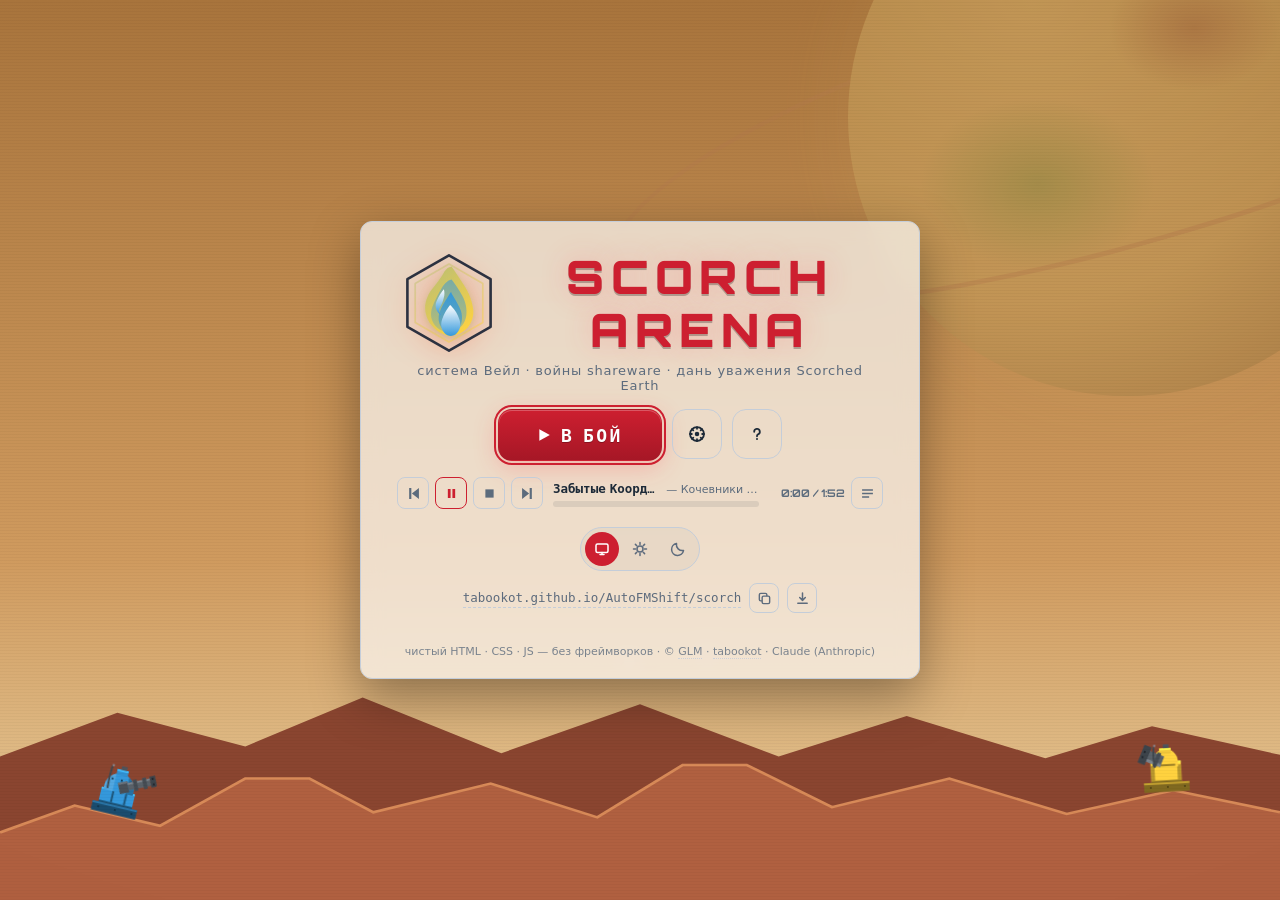
==== commit 03c901e2: "Apply AutoFMShift 001: trajectory visibility" ====
--- a/scorch/index.html
+++ b/scorch/index.html
@@ -4,7 +4,7 @@
 <meta charset="UTF-8">
 <meta name="viewport" content="width=device-width, initial-scale=1, maximum-scale=1, user-scalable=no">
 <title>Scorch Arena</title>
-<link id="favIcon" rel="icon" type="image/svg+xml" href="scorch.svg?v=0.9.1">
+<link id="favIcon" rel="icon" type="image/svg+xml" href="scorch.svg?v=0.9.2">
 <link rel="preconnect" href="https://fonts.googleapis.com">
 <link rel="preconnect" href="https://fonts.gstatic.com" crossorigin>
 <link href="https://fonts.googleapis.com/css2?family=Orbitron:wght@400;700;800;900&display=swap" rel="stylesheet">
@@ -281,11 +281,11 @@
      lexical scope (see the header of scorch.core.js): classic tags in the
      core → music → world → ui order run them as the old single file, no
      loader, no fetch — works even straight from file:// -->
-<script src="scorch.core.js?v=0.9.1"></script>
-<script src="scorch.music.js?v=0.9.1"></script>
-<script src="scorch.credits.js?v=0.9.1"></script>
-<script src="scorch.world.js?v=0.9.1"></script>
-<script src="scorch.ui.js?v=0.9.1"></script>
+<script src="scorch.core.js?v=0.9.2"></script>
+<script src="scorch.music.js?v=0.9.2"></script>
+<script src="scorch.credits.js?v=0.9.2"></script>
+<script src="scorch.world.js?v=0.9.2"></script>
+<script src="scorch.ui.js?v=0.9.2"></script>
 <script>
 (() => {
   const $ = (s) => document.querySelector(s);
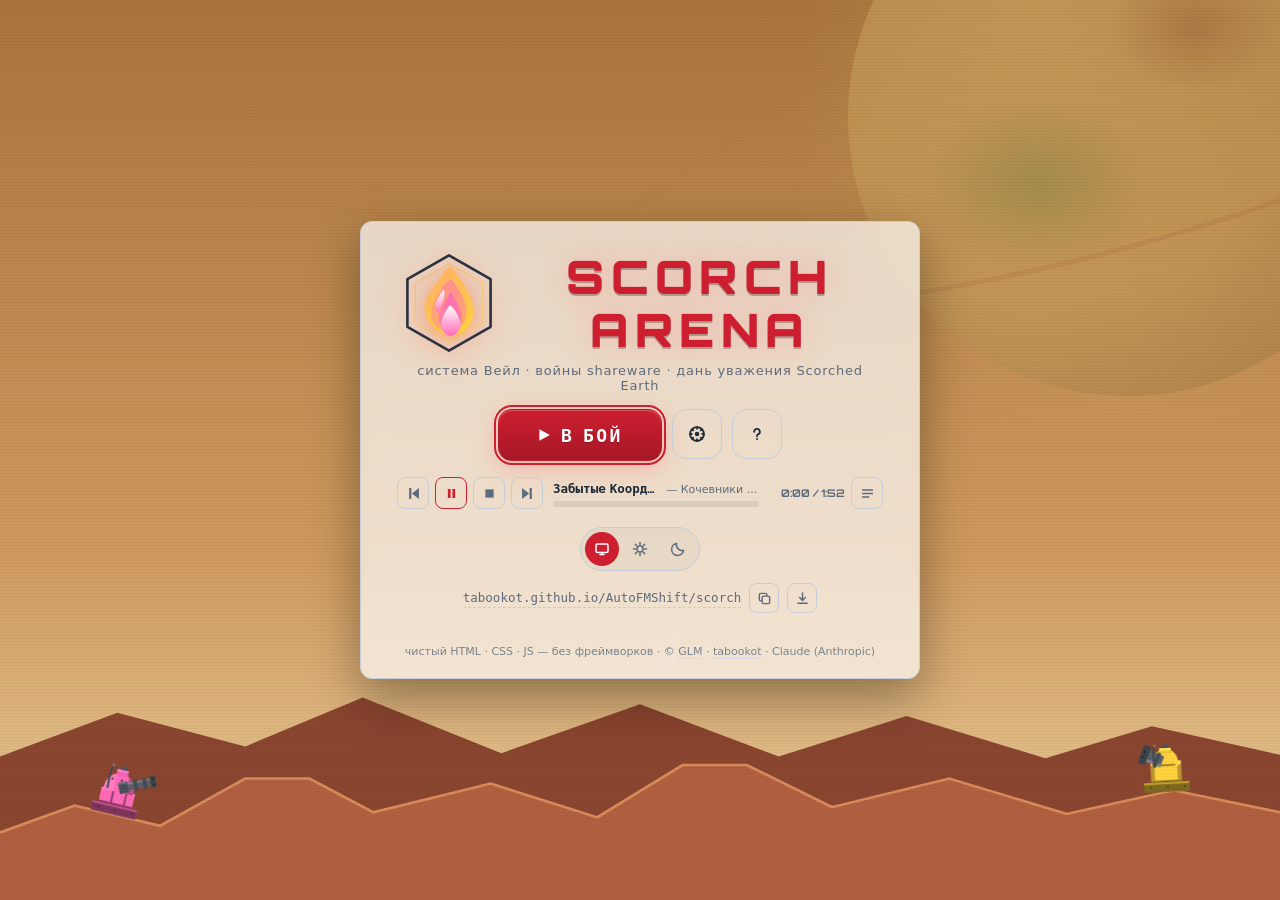
==== commit 471da990: "Scorch perf: bake terrain into offscreen canvas + caches Static relief (ground, strata, stones, deca" ====
--- a/scorch/index.html
+++ b/scorch/index.html
@@ -4,7 +4,7 @@
 <meta charset="UTF-8">
 <meta name="viewport" content="width=device-width, initial-scale=1, maximum-scale=1, user-scalable=no">
 <title>Scorch Arena</title>
-<link id="favIcon" rel="icon" type="image/svg+xml" href="scorch.svg?v=0.9.2">
+<link id="favIcon" rel="icon" type="image/svg+xml" href="scorch.svg?v=0.9.3">
 <link rel="preconnect" href="https://fonts.googleapis.com">
 <link rel="preconnect" href="https://fonts.gstatic.com" crossorigin>
 <link href="https://fonts.googleapis.com/css2?family=Orbitron:wght@400;700;800;900&display=swap" rel="stylesheet">
@@ -281,11 +281,11 @@
      lexical scope (see the header of scorch.core.js): classic tags in the
      core → music → world → ui order run them as the old single file, no
      loader, no fetch — works even straight from file:// -->
-<script src="scorch.core.js?v=0.9.2"></script>
-<script src="scorch.music.js?v=0.9.2"></script>
-<script src="scorch.credits.js?v=0.9.2"></script>
-<script src="scorch.world.js?v=0.9.2"></script>
-<script src="scorch.ui.js?v=0.9.2"></script>
+<script src="scorch.core.js?v=0.9.3"></script>
+<script src="scorch.music.js?v=0.9.3"></script>
+<script src="scorch.credits.js?v=0.9.3"></script>
+<script src="scorch.world.js?v=0.9.3"></script>
+<script src="scorch.ui.js?v=0.9.3"></script>
 <script>
 (() => {
   const $ = (s) => document.querySelector(s);
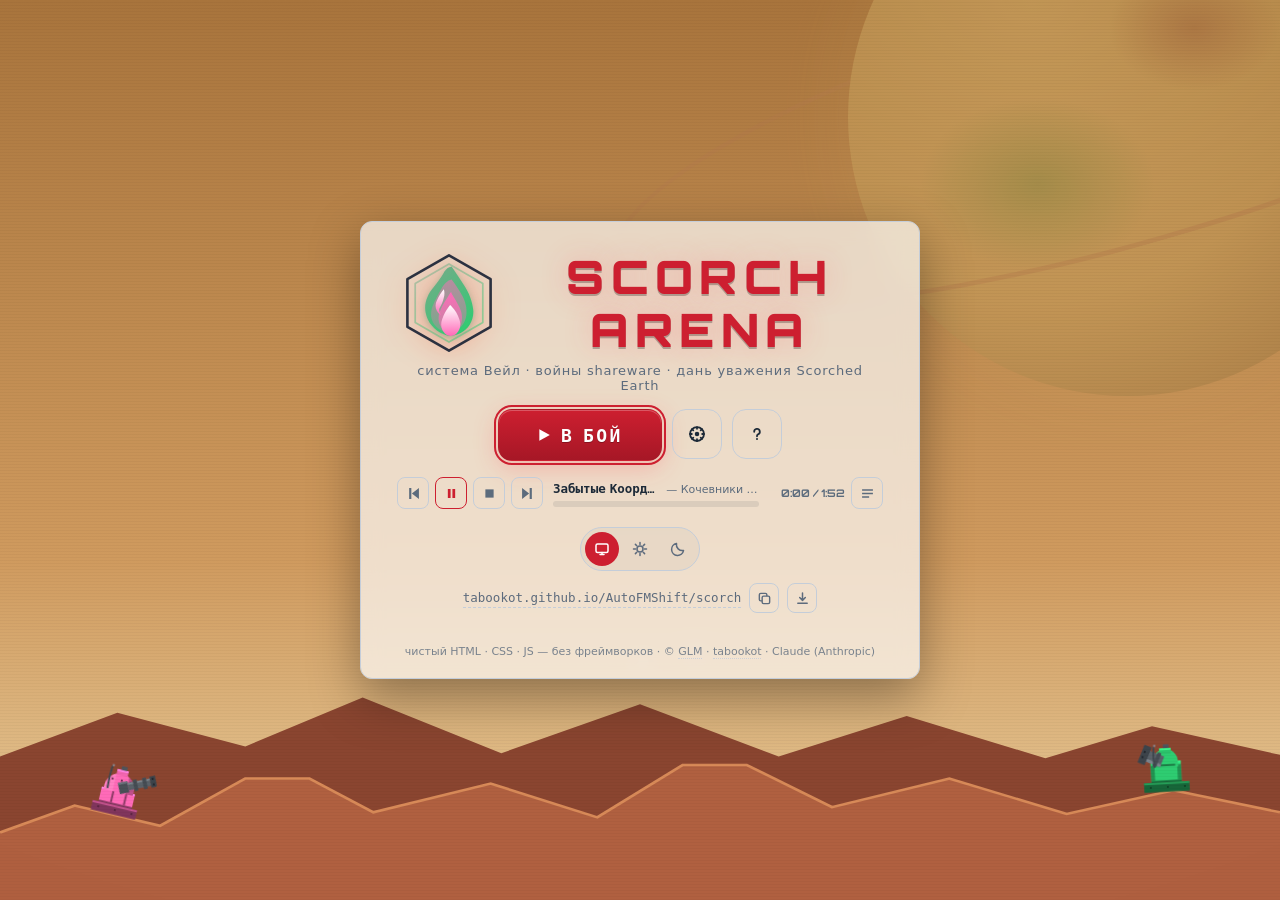
==== commit bcab38a6: "Scorch perf: quality presets (low/mid/high) + DPR cap option" ====
--- a/scorch/index.html
+++ b/scorch/index.html
@@ -4,7 +4,7 @@
 <meta charset="UTF-8">
 <meta name="viewport" content="width=device-width, initial-scale=1, maximum-scale=1, user-scalable=no">
 <title>Scorch Arena</title>
-<link id="favIcon" rel="icon" type="image/svg+xml" href="scorch.svg?v=0.9.3">
+<link id="favIcon" rel="icon" type="image/svg+xml" href="scorch.svg?v=0.9.4">
 <link rel="preconnect" href="https://fonts.googleapis.com">
 <link rel="preconnect" href="https://fonts.gstatic.com" crossorigin>
 <link href="https://fonts.googleapis.com/css2?family=Orbitron:wght@400;700;800;900&display=swap" rel="stylesheet">
@@ -281,11 +281,11 @@
      lexical scope (see the header of scorch.core.js): classic tags in the
      core → music → world → ui order run them as the old single file, no
      loader, no fetch — works even straight from file:// -->
-<script src="scorch.core.js?v=0.9.3"></script>
-<script src="scorch.music.js?v=0.9.3"></script>
-<script src="scorch.credits.js?v=0.9.3"></script>
-<script src="scorch.world.js?v=0.9.3"></script>
-<script src="scorch.ui.js?v=0.9.3"></script>
+<script src="scorch.core.js?v=0.9.4"></script>
+<script src="scorch.music.js?v=0.9.4"></script>
+<script src="scorch.credits.js?v=0.9.4"></script>
+<script src="scorch.world.js?v=0.9.4"></script>
+<script src="scorch.ui.js?v=0.9.4"></script>
 <script>
 (() => {
   const $ = (s) => document.querySelector(s);
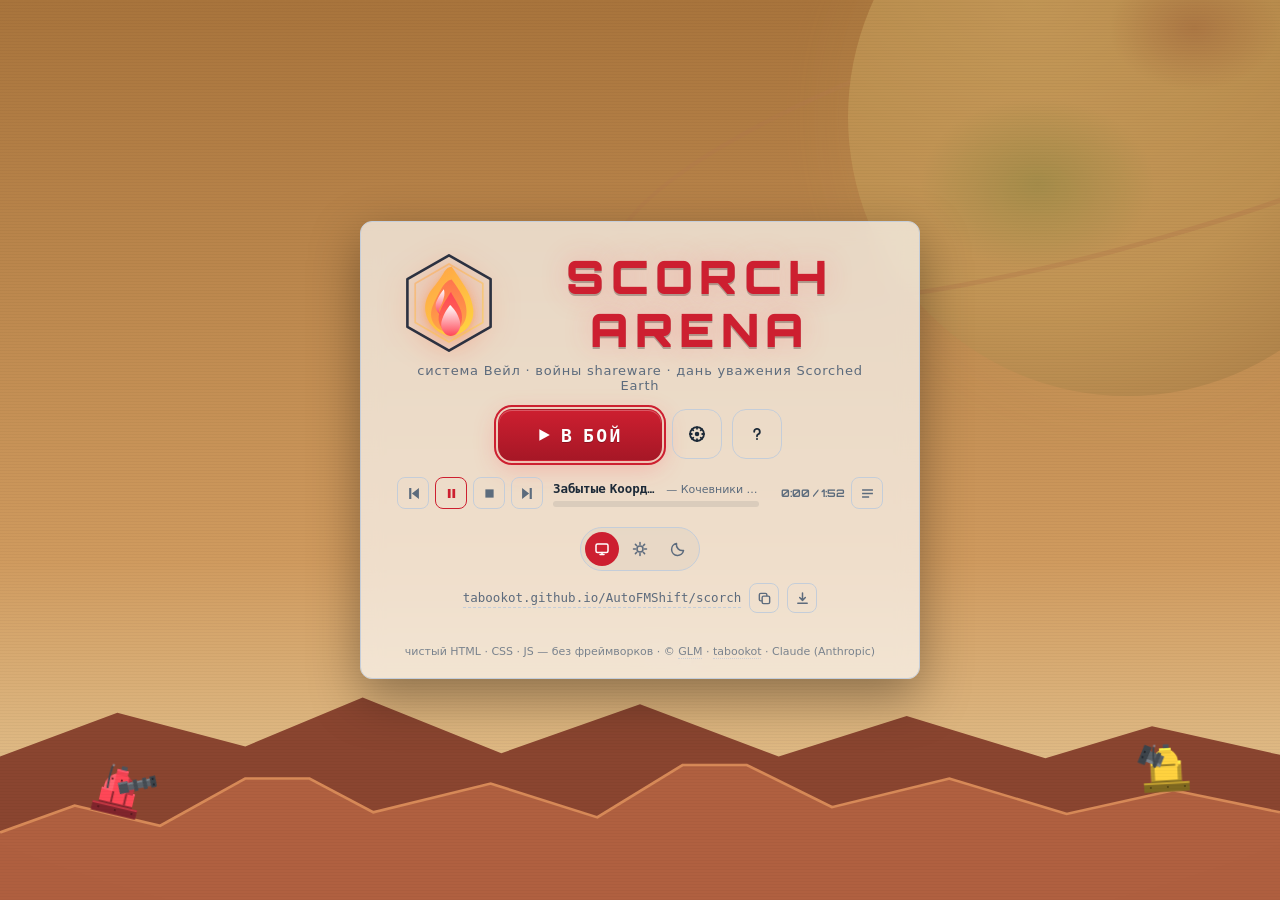
==== commit 687a9a6b: "Scorch sky & weather: biome precipitation, grounded lightning with impact bloom, relief-anchored clo" ====
--- a/scorch/index.html
+++ b/scorch/index.html
@@ -4,7 +4,7 @@
 <meta charset="UTF-8">
 <meta name="viewport" content="width=device-width, initial-scale=1, maximum-scale=1, user-scalable=no">
 <title>Scorch Arena</title>
-<link id="favIcon" rel="icon" type="image/svg+xml" href="scorch.svg?v=0.9.4">
+<link id="favIcon" rel="icon" type="image/svg+xml" href="scorch.svg?v=0.9.5">
 <link rel="preconnect" href="https://fonts.googleapis.com">
 <link rel="preconnect" href="https://fonts.gstatic.com" crossorigin>
 <link href="https://fonts.googleapis.com/css2?family=Orbitron:wght@400;700;800;900&display=swap" rel="stylesheet">
@@ -281,11 +281,11 @@
      lexical scope (see the header of scorch.core.js): classic tags in the
      core → music → world → ui order run them as the old single file, no
      loader, no fetch — works even straight from file:// -->
-<script src="scorch.core.js?v=0.9.4"></script>
-<script src="scorch.music.js?v=0.9.4"></script>
-<script src="scorch.credits.js?v=0.9.4"></script>
-<script src="scorch.world.js?v=0.9.4"></script>
-<script src="scorch.ui.js?v=0.9.4"></script>
+<script src="scorch.core.js?v=0.9.5"></script>
+<script src="scorch.music.js?v=0.9.5"></script>
+<script src="scorch.credits.js?v=0.9.5"></script>
+<script src="scorch.world.js?v=0.9.5"></script>
+<script src="scorch.ui.js?v=0.9.5"></script>
 <script>
 (() => {
   const $ = (s) => document.querySelector(s);
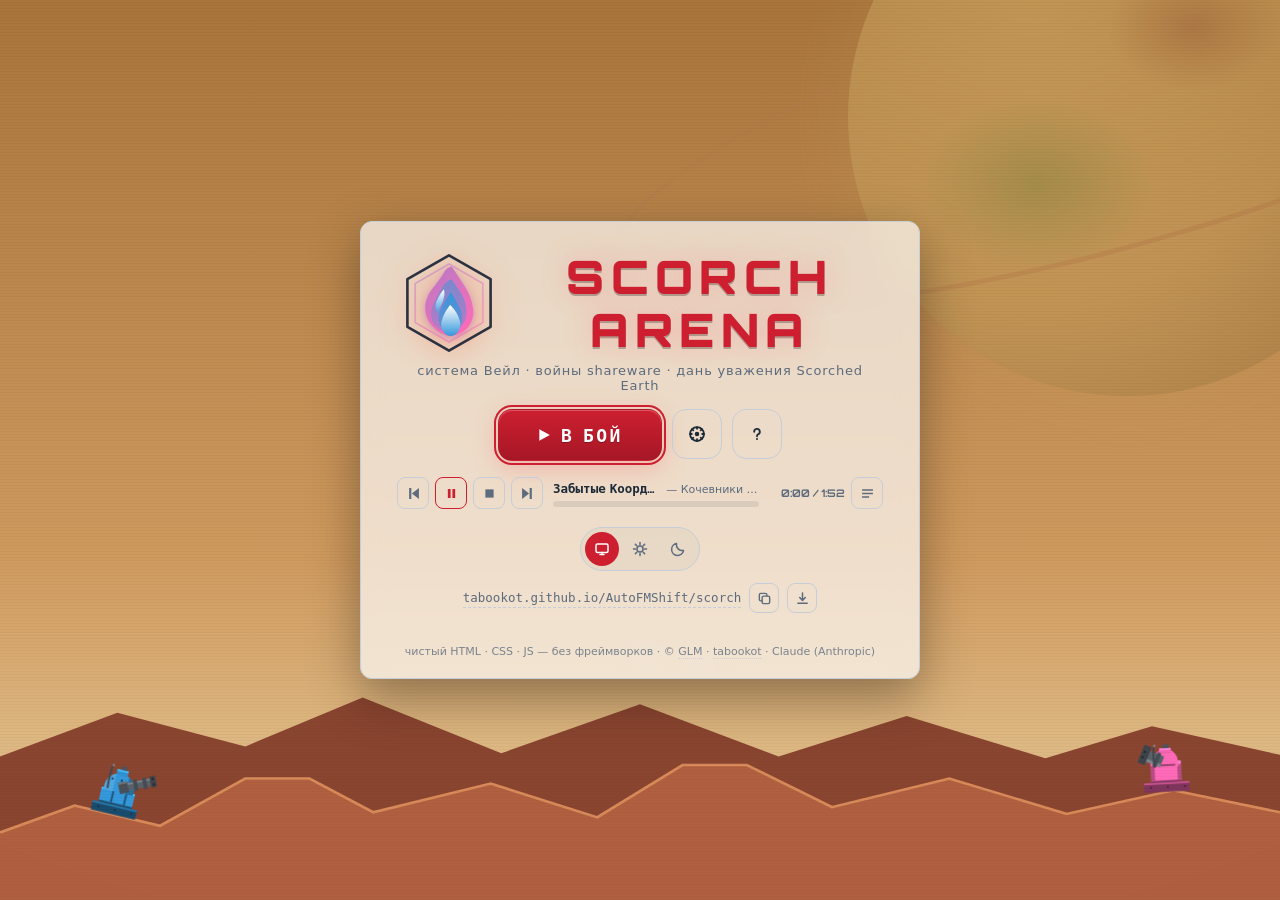
==== commit 1a6cad7e: "Scorch 005 r2: surface-skin relief shadows (batched), barrel-riding night beam with contact-only glo" ====
--- a/scorch/index.html
+++ b/scorch/index.html
@@ -4,7 +4,7 @@
 <meta charset="UTF-8">
 <meta name="viewport" content="width=device-width, initial-scale=1, maximum-scale=1, user-scalable=no">
 <title>Scorch Arena</title>
-<link id="favIcon" rel="icon" type="image/svg+xml" href="scorch.svg?v=0.9.5">
+<link id="favIcon" rel="icon" type="image/svg+xml" href="scorch.svg?v=0.9.6">
 <link rel="preconnect" href="https://fonts.googleapis.com">
 <link rel="preconnect" href="https://fonts.gstatic.com" crossorigin>
 <link href="https://fonts.googleapis.com/css2?family=Orbitron:wght@400;700;800;900&display=swap" rel="stylesheet">
@@ -281,11 +281,11 @@
      lexical scope (see the header of scorch.core.js): classic tags in the
      core → music → world → ui order run them as the old single file, no
      loader, no fetch — works even straight from file:// -->
-<script src="scorch.core.js?v=0.9.5"></script>
-<script src="scorch.music.js?v=0.9.5"></script>
-<script src="scorch.credits.js?v=0.9.5"></script>
-<script src="scorch.world.js?v=0.9.5"></script>
-<script src="scorch.ui.js?v=0.9.5"></script>
+<script src="scorch.core.js?v=0.9.6"></script>
+<script src="scorch.music.js?v=0.9.6"></script>
+<script src="scorch.credits.js?v=0.9.6"></script>
+<script src="scorch.world.js?v=0.9.6"></script>
+<script src="scorch.ui.js?v=0.9.6"></script>
 <script>
 (() => {
   const $ = (s) => document.querySelector(s);
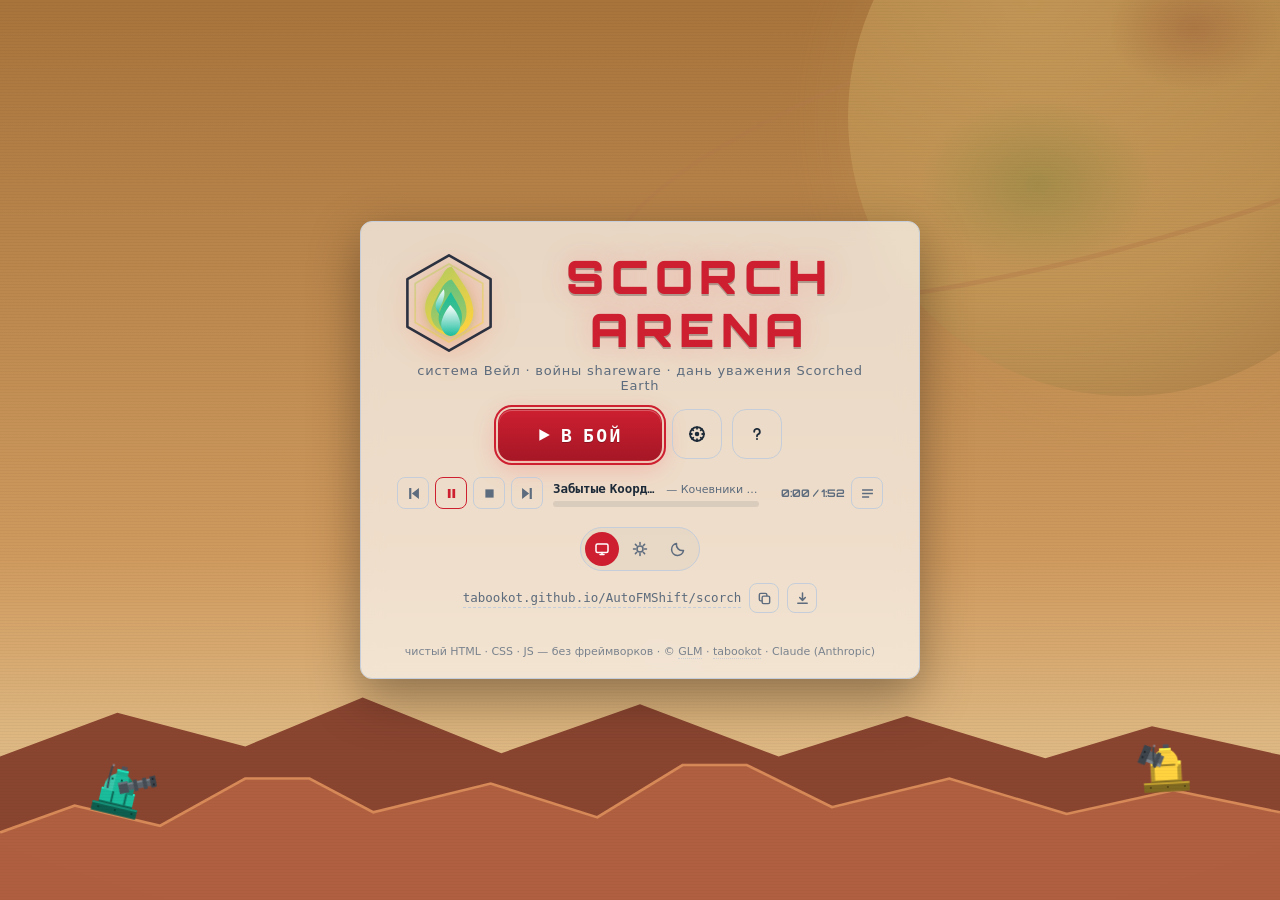
==== commit 4b8c8394: "Scorch 006: combat feel & immersion - baked scorch decals, casings + muzzle bloom, additive fiery tr" ====
--- a/scorch/index.html
+++ b/scorch/index.html
@@ -4,7 +4,7 @@
 <meta charset="UTF-8">
 <meta name="viewport" content="width=device-width, initial-scale=1, maximum-scale=1, user-scalable=no">
 <title>Scorch Arena</title>
-<link id="favIcon" rel="icon" type="image/svg+xml" href="scorch.svg?v=0.9.6">
+<link id="favIcon" rel="icon" type="image/svg+xml" href="scorch.svg?v=0.9.7">
 <link rel="preconnect" href="https://fonts.googleapis.com">
 <link rel="preconnect" href="https://fonts.gstatic.com" crossorigin>
 <link href="https://fonts.googleapis.com/css2?family=Orbitron:wght@400;700;800;900&display=swap" rel="stylesheet">
@@ -281,11 +281,11 @@
      lexical scope (see the header of scorch.core.js): classic tags in the
      core → music → world → ui order run them as the old single file, no
      loader, no fetch — works even straight from file:// -->
-<script src="scorch.core.js?v=0.9.6"></script>
-<script src="scorch.music.js?v=0.9.6"></script>
-<script src="scorch.credits.js?v=0.9.6"></script>
-<script src="scorch.world.js?v=0.9.6"></script>
-<script src="scorch.ui.js?v=0.9.6"></script>
+<script src="scorch.core.js?v=0.9.7"></script>
+<script src="scorch.music.js?v=0.9.7"></script>
+<script src="scorch.credits.js?v=0.9.7"></script>
+<script src="scorch.world.js?v=0.9.7"></script>
+<script src="scorch.ui.js?v=0.9.7"></script>
 <script>
 (() => {
   const $ = (s) => document.querySelector(s);
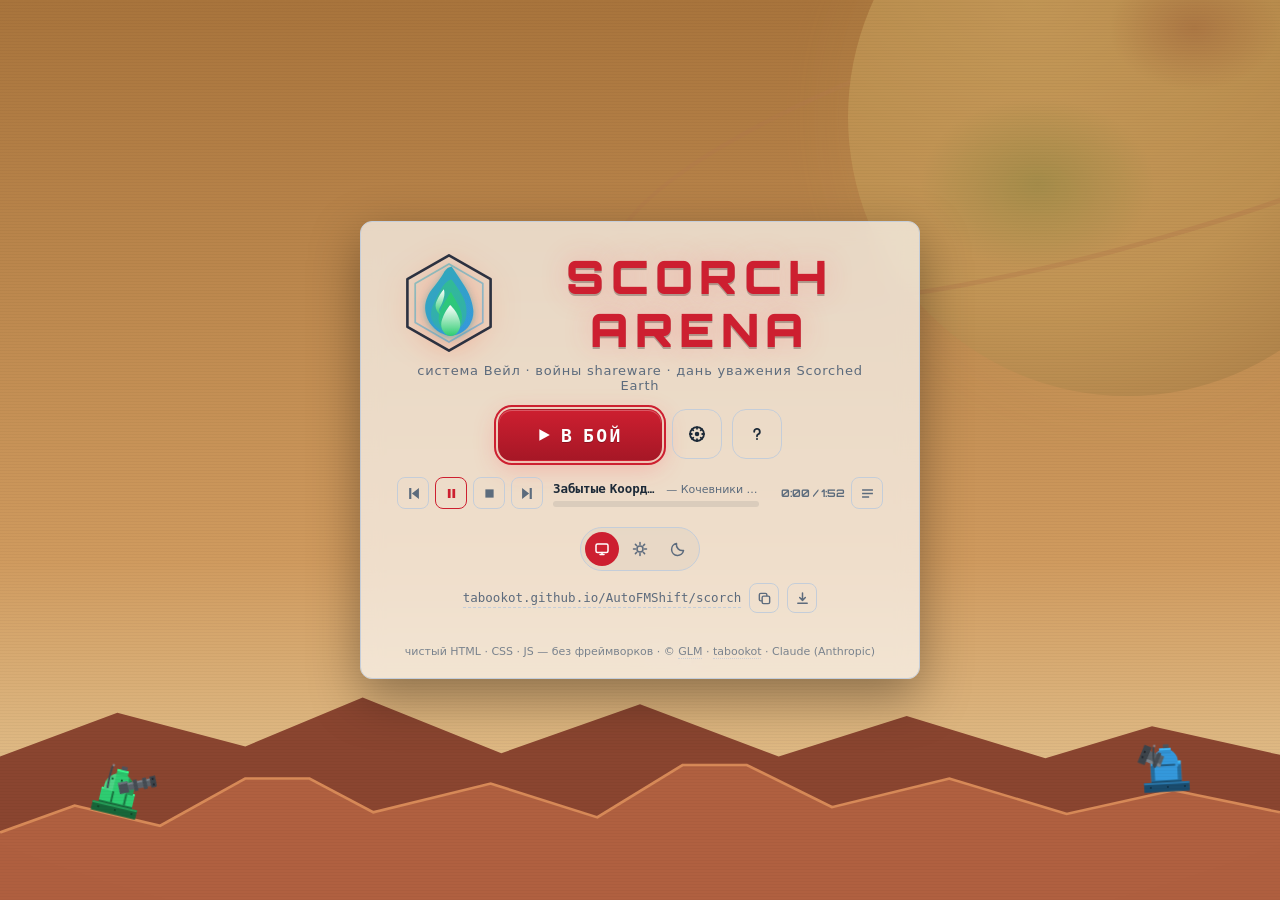
==== commit 60043c8f: "Scorch smallfixes" ====
--- a/scorch/index.html
+++ b/scorch/index.html
@@ -4,7 +4,7 @@
 <meta charset="UTF-8">
 <meta name="viewport" content="width=device-width, initial-scale=1, maximum-scale=1, user-scalable=no">
 <title>Scorch Arena</title>
-<link id="favIcon" rel="icon" type="image/svg+xml" href="scorch.svg?v=0.9.7">
+<link id="favIcon" rel="icon" type="image/svg+xml" href="scorch.svg?v=0.9.8">
 <link rel="preconnect" href="https://fonts.googleapis.com">
 <link rel="preconnect" href="https://fonts.gstatic.com" crossorigin>
 <link href="https://fonts.googleapis.com/css2?family=Orbitron:wght@400;700;800;900&display=swap" rel="stylesheet">
@@ -281,11 +281,11 @@
      lexical scope (see the header of scorch.core.js): classic tags in the
      core → music → world → ui order run them as the old single file, no
      loader, no fetch — works even straight from file:// -->
-<script src="scorch.core.js?v=0.9.7"></script>
-<script src="scorch.music.js?v=0.9.7"></script>
-<script src="scorch.credits.js?v=0.9.7"></script>
-<script src="scorch.world.js?v=0.9.7"></script>
-<script src="scorch.ui.js?v=0.9.7"></script>
+<script src="scorch.core.js?v=0.9.8"></script>
+<script src="scorch.music.js?v=0.9.8"></script>
+<script src="scorch.credits.js?v=0.9.8"></script>
+<script src="scorch.world.js?v=0.9.8"></script>
+<script src="scorch.ui.js?v=0.9.8"></script>
 <script>
 (() => {
   const $ = (s) => document.querySelector(s);
